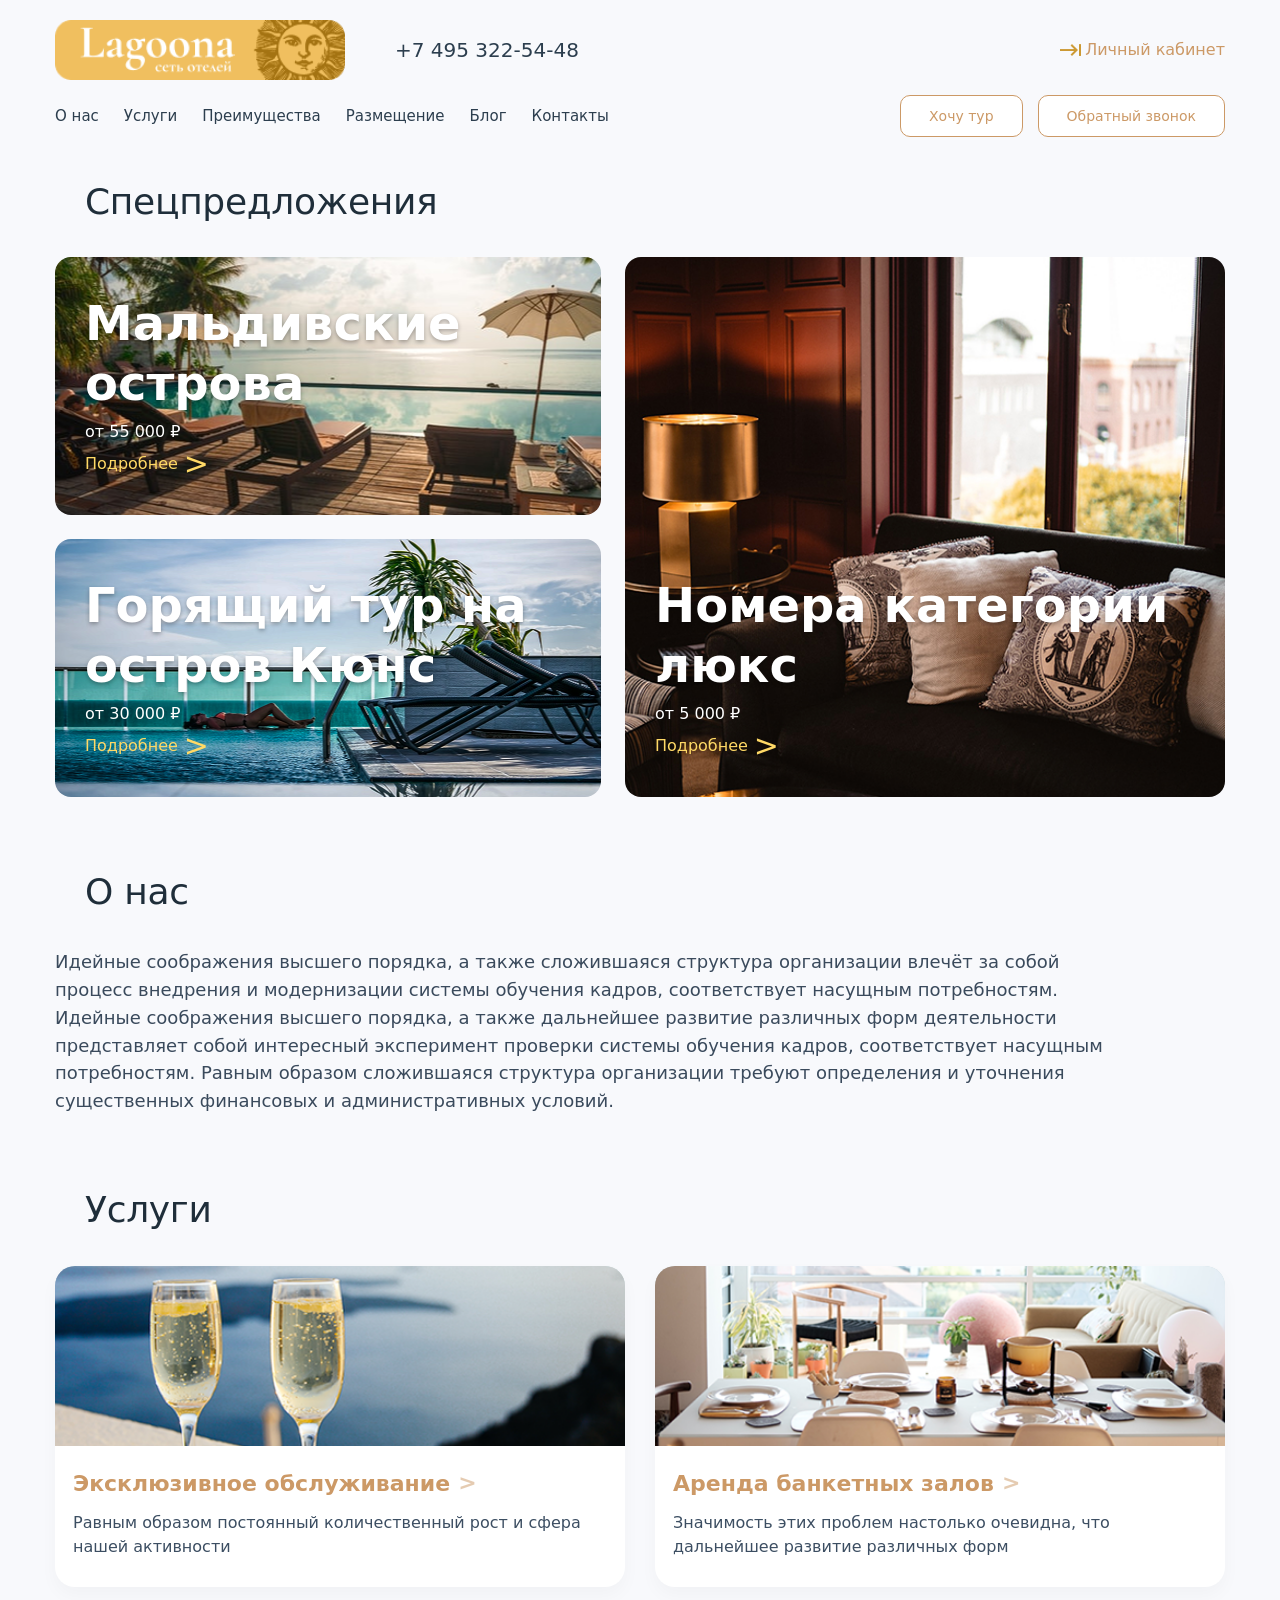
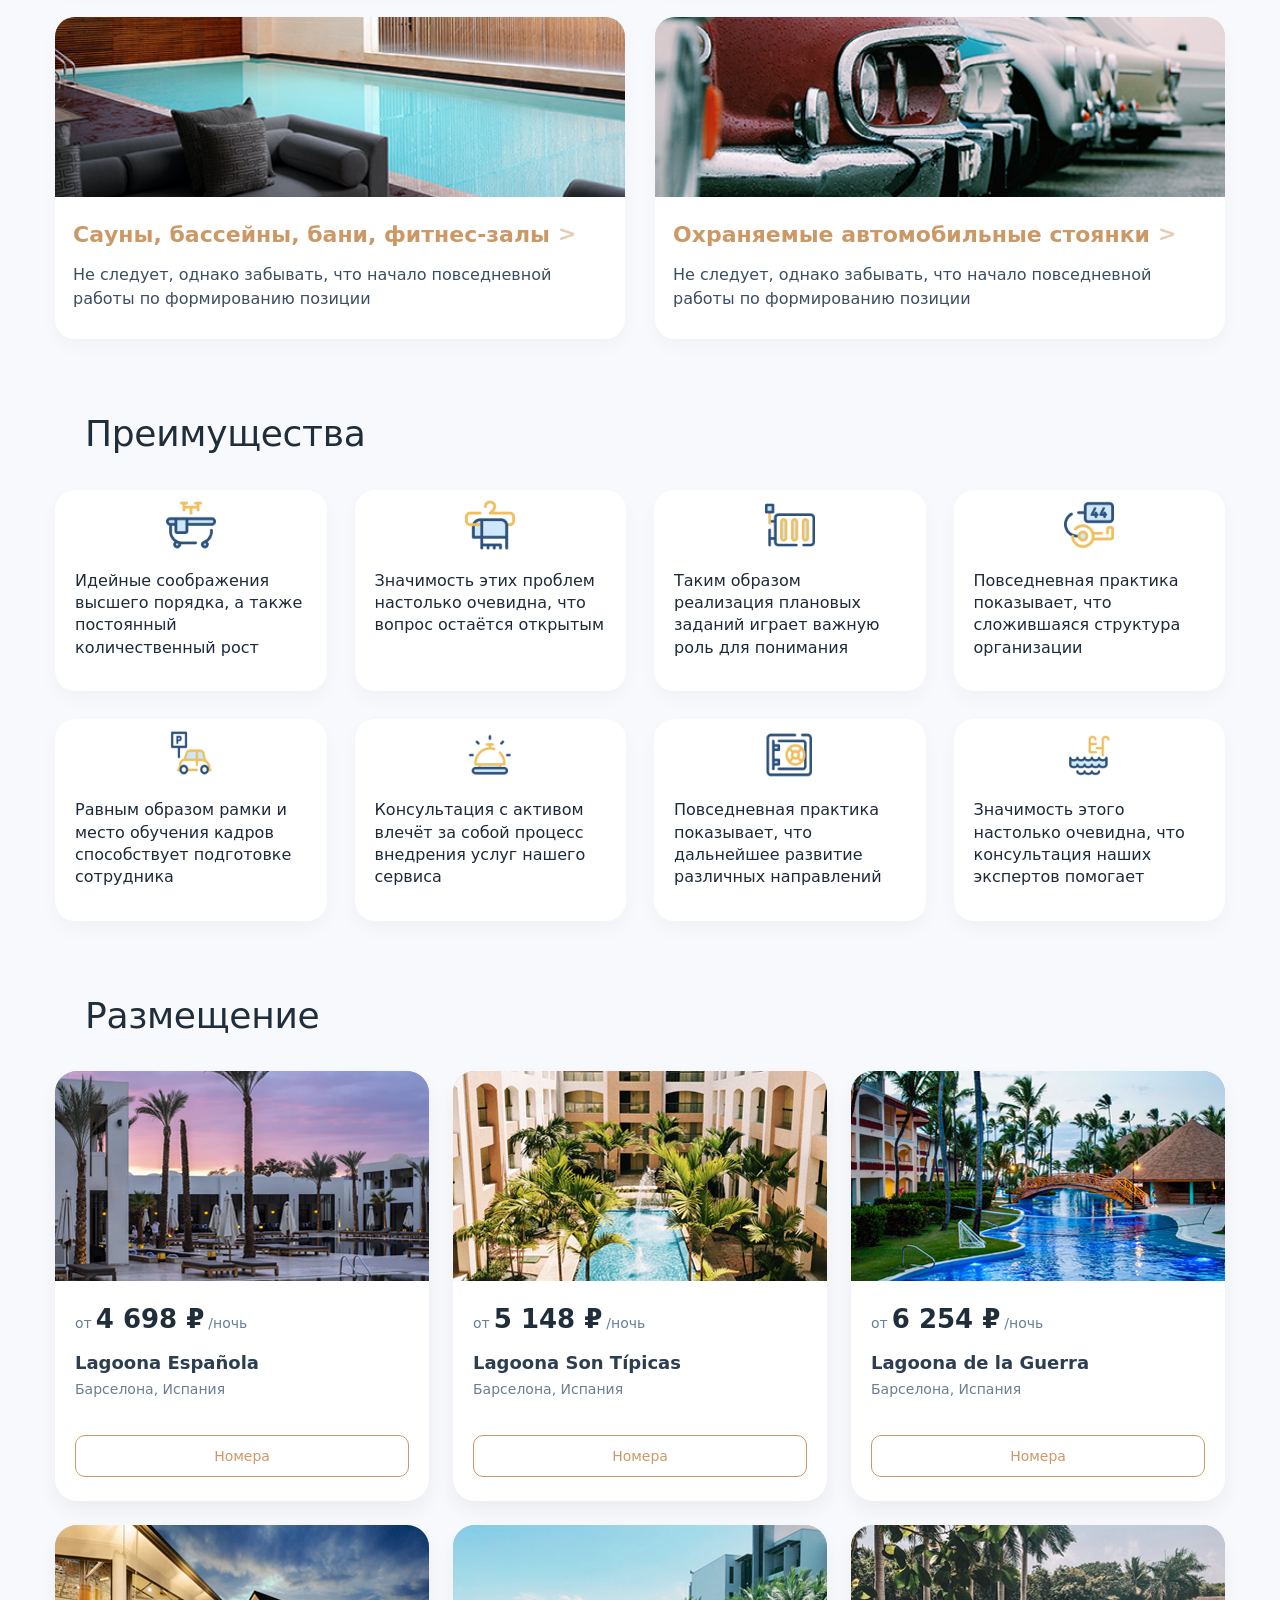
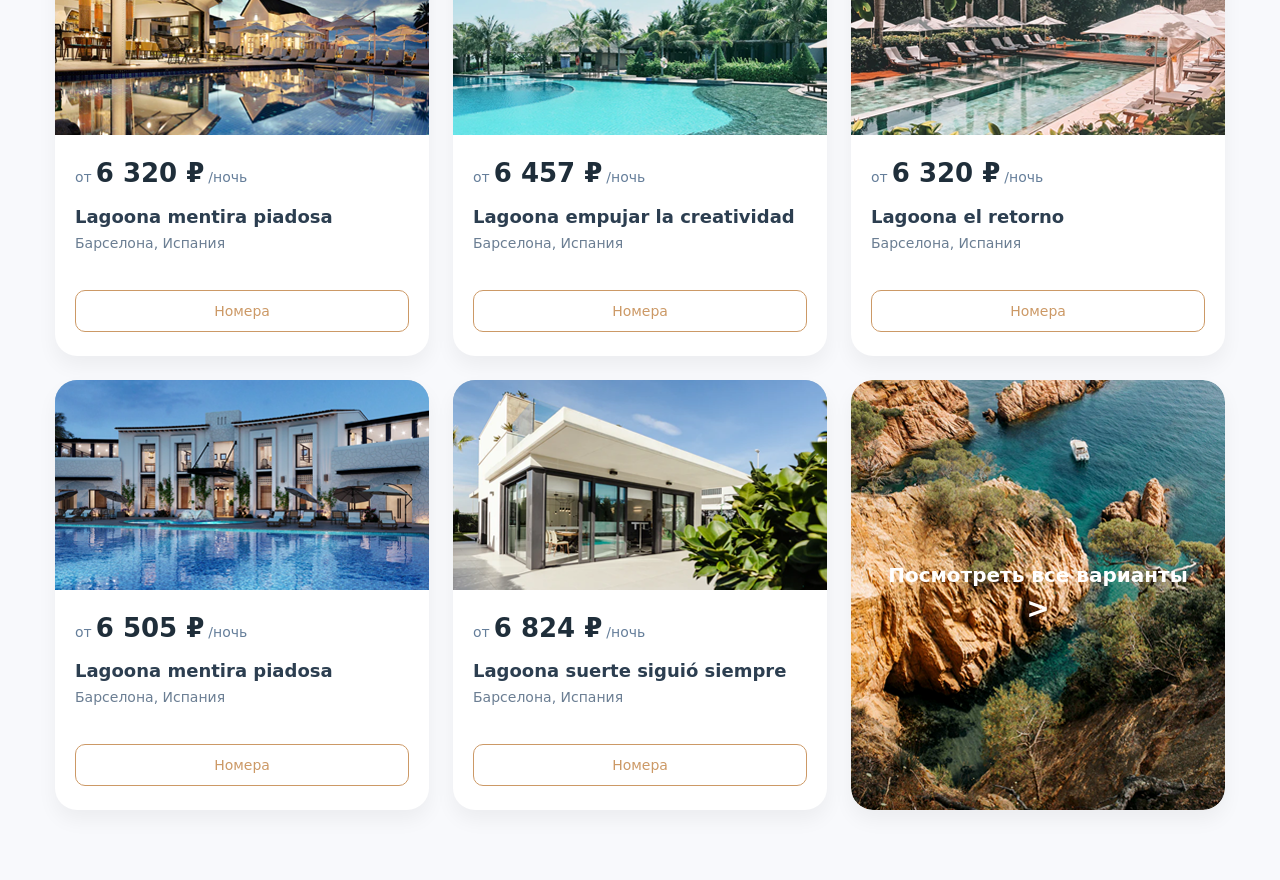
==== Практическая работа 7/index.html @ 0df83a1f "Add files via upload" ====
<!DOCTYPE html>
<html lang="ru">
<head>
    <meta charset="UTF-8">
    <meta name="viewport" content="width=device-width, initial-scale=1.0">
    <title>Lagoona - сеть премиальных отелей</title>
    <link rel="stylesheet" href="css/normalize.css">
    <link rel="stylesheet" href="css/style.css">
</head>
<body>
    <header>
        <div class="container header-container">
            <a href="#" class="header-logo-link logo-bg"></a>
            <a href="#" class="phone-number">+7 495 322-54-48</a>
            <a href="#" class="account-link">Личный кабинет</a>
            <div class="header-nav">
                <ul class="nav-list">
                    <li><a href="#about-us" class="nav-link">О нас</a></li>
                    <li><a href="#services" class="nav-link">Услуги</a></li>
                    <li><a href="#advantages" class="nav-link">Преимущества</a></li>
                    <li><a href="#placement" class="nav-link">Размещение</a></li>
                    <li><a href="#" class="nav-link">Блог</a></li>
                    <li><a href="#" class="nav-link">Контакты</a></li>
                </ul>
            </div>
            <div class="header-buttons">
                <button class="btn header-btn">Хочу тур</button>
                <button class="btn header-btn">Обратный звонок</button>
            </div>
        </div>
    </header>

    <main class="main">
        <h1 style="position: absolute; width: 1px; height: 1px; margin: -1px; padding: 0; overflow: hidden;">Lagoona — сеть премиальных отелей</h1>

        <section id="special-offers" class="special-offers">
            <div class="container">
                <h2 class="section-title">Спецпредложения</h2>
                <div class="special-grid">
                    <div class="special-left-col">
                        <div class="special-card card-maldives">
                            <div class="special-card-content">
                                <h3>Мальдивские острова</h3>
                                <p>от 55 000&nbsp;₽</p>
                                <a href="#" class="special-link">Подробнее</a>
                            </div>
                        </div>
                        <div class="special-card card-hot">
                            <div class="special-card-content">
                                <h3>Горящий тур на остров Кюнс</h3>
                                <p>от 30 000&nbsp;₽</p>
                                <a href="#" class="special-link">Подробнее</a>
                            </div>
                        </div>
                    </div>
                    <div class="special-right-col">
                        <div class="special-card card-lux" style="min-height: 100%; height: 100%; display: flex;">
                            <div class="special-card-content">
                                <h3>Номера категории люкс</h3>
                                <p>от 5 000&nbsp;₽</p>
                                <a href="#" class="special-link">Подробнее</a>
                            </div>
                        </div>
                    </div>
                </div>
            </div>
        </section>

        <section id="about-us" class="about-us">
            <div class="container">
                <h2 class="section-title">О нас</h2>
                <p class="section-descr">
                    Идейные соображения высшего порядка, а также сложившаяся структура организации влечёт за собой процесс внедрения 
                    и модернизации системы обучения кадров, соответствует насущным потребностям. Идейные соображения высшего порядка, 
                    а также дальнейшее развитие различных форм деятельности представляет собой интересный эксперимент проверки системы 
                    обучения кадров, соответствует насущным потребностям. Равным образом сложившаяся структура организации требуют 
                    определения и уточнения существенных финансовых и административных условий. 
                </p>
            </div>
        </section>

        <section id="services" class="services">
            <div class="container">
                <h2 class="section-title">Услуги</h2>
                <ul class="services-list">
                    <li class="services-item">
                        <article class="service-block">
                            <img src="img/y_1.png" alt="Эксклюзивное обслуживание" class="service-block-img" onerror="this.style.background='#cbdbe0'; this.alt='услуга 1'">
                            <div class="service-block-text">
                                <h3 class="service-block-title"><a href="#">Эксклюзивное обслуживание</a></h3>
                                <p class="service-block-descr">Равным образом постоянный количественный рост и сфера нашей активности</p>
                            </div>
                        </article>
                    </li>
                    <li class="services-item">
                        <article class="service-block">
                            <img src="img/y_2.png" alt="Аренда банкетных залов" class="service-block-img" onerror="this.style.background='#cbdbe0'">
                            <div class="service-block-text">
                                <h3 class="service-block-title"><a href="#">Аренда банкетных залов</a></h3>
                                <p class="service-block-descr">Значимость этих проблем настолько очевидна, что дальнейшее развитие различных форм</p>
                            </div>
                        </article>
                    </li>
                    <li class="services-item">
                        <article class="service-block">
                            <img src="img/y_3.png" alt="Сауны, бассейны, фитнес" class="service-block-img" onerror="this.style.background='#cbdbe0'">
                            <div class="service-block-text">
                                <h3 class="service-block-title"><a href="#">Сауны, бассейны, бани, фитнес-залы</a></h3>
                                <p class="service-block-descr">Не следует, однако забывать, что начало повседневной работы по формированию позиции</p>
                            </div>
                        </article>
                    </li>
                    <li class="services-item">
                        <article class="service-block">
                            <img src="img/y_4.png" alt="Охраняемые стоянки" class="service-block-img" onerror="this.style.background='#cbdbe0'">
                            <div class="service-block-text">
                                <h3 class="service-block-title"><a href="#">Охраняемые автомобильные стоянки</a></h3>
                                <p class="service-block-descr">Не следует, однако забывать, что начало повседневной работы по формированию позиции</p>
                            </div>
                        </article>
                    </li>
                </ul>
            </div>
        </section>

        <section id="advantages" class="advantages">
            <div class="container">
                <h2 class="section-title">Преимущества</h2>
                <ul class="advantages-list">
                    <li class="advantages-item"><p class="advantages-item-descr">Идейные соображения высшего порядка, а также постоянный количественный рост</p></li>
                    <li class="advantages-item"><p class="advantages-item-descr">Значимость этих проблем настолько очевидна, что вопрос остаётся открытым</p></li>
                    <li class="advantages-item"><p class="advantages-item-descr">Таким образом реализация плановых заданий играет важную роль для понимания</p></li>
                    <li class="advantages-item"><p class="advantages-item-descr">Повседневная практика показывает, что сложившаяся структура организации</p></li>
                    <li class="advantages-item"><p class="advantages-item-descr">Равным образом рамки и место обучения кадров способствует подготовке сотрудника</p></li>
                    <li class="advantages-item"><p class="advantages-item-descr">Консультация с активом влечёт за собой процесс внедрения услуг нашего сервиса</p></li>
                    <li class="advantages-item"><p class="advantages-item-descr">Повседневная практика показывает, что дальнейшее развитие различных направлений</p></li>
                    <li class="advantages-item"><p class="advantages-item-descr">Значимость этого настолько очевидна, что консультация наших экспертов помогает</p></li>
                </ul>
            </div>
        </section>

        <section id="placement" class="placement">
            <div class="container">
                <h2 class="section-title">Размещение</h2>
                <ul class="placement-list">
                    <li class="placement-item">
                        <article class="placement-block">
                            <img src="img/m_1.png" alt="Lagoona Española" class="placement-block-img" onerror="this.style.background='#b0c4de'">
                            <div class="placement-block-text">
                                <div class="placement-price">
                                    <span class="from">от</span>
                                    <span class="price">4 698&nbsp;₽</span>
                                    <span class="night">/ночь</span>
                                </div>
                                <h3 class="placement-block-title">Lagoona Española</h3>
                                <span class="placement-block-descr">Барселона, Испания</span>
                            </div>
                            <button class="btn placement-btn">Номера</button>
                        </article>
                    </li>
                    <li class="placement-item">
                        <article class="placement-block">
                            <img src="img/m_2.png" alt="Lagoona Son Tió" class="placement-block-img" onerror="this.style.background='#b0c4de'">
                            <div class="placement-block-text">
                                <div class="placement-price">
                                    <span class="from">от</span>
                                    <span class="price">5 148&nbsp;₽</span>
                                    <span class="night">/ночь</span>
                                </div>
                                <h3 class="placement-block-title">Lagoona Son Típicas</h3>
                                <span class="placement-block-descr">Барселона, Испания</span>
                            </div>
                            <button class="btn placement-btn">Номера</button>
                        </article>
                    </li>
                    <li class="placement-item">
                        <article class="placement-block">
                            <img src="img/m_3.png" alt="Lagoona de la Guerra" class="placement-block-img" onerror="this.style.background='#b0c4de'">
                            <div class="placement-block-text">
                                <div class="placement-price">
                                    <span class="from">от</span>
                                    <span class="price">6 254&nbsp;₽</span>
                                    <span class="night">/ночь</span>
                                </div>
                                <h3 class="placement-block-title">Lagoona de la Guerra</h3>
                                <span class="placement-block-descr">Барселона, Испания</span>
                            </div>
                            <button class="btn placement-btn">Номера</button>
                        </article>
                    </li>
                    <li class="placement-item">
                        <article class="placement-block">
                            <img src="img/m_4.png" alt="Lagoona mentira piadosa" class="placement-block-img" onerror="this.style.background='#b0c4de'">
                            <div class="placement-block-text">
                                <div class="placement-price">
                                    <span class="from">от</span>
                                    <span class="price">6 320&nbsp;₽</span>
                                    <span class="night">/ночь</span>
                                </div>
                                <h3 class="placement-block-title">Lagoona mentira piadosa</h3>
                                <span class="placement-block-descr">Барселона, Испания</span>
                            </div>
                            <button class="btn placement-btn">Номера</button>
                        </article>
                    </li>
                    <li class="placement-item">
                        <article class="placement-block">
                            <img src="img/m_5.png" alt="Lagoona empujar creatividad" class="placement-block-img" onerror="this.style.background='#b0c4de'">
                            <div class="placement-block-text">
                                <div class="placement-price">
                                    <span class="from">от</span>
                                    <span class="price">6 457&nbsp;₽</span>
                                    <span class="night">/ночь</span>
                                </div>
                                <h3 class="placement-block-title">Lagoona empujar la creatividad</h3>
                                <span class="placement-block-descr">Барселона, Испания</span>
                            </div>
                            <button class="btn placement-btn">Номера</button>
                        </article>
                    </li>
                    <li class="placement-item">
                        <article class="placement-block">
                            <img src="img/m_6.png" alt="Lagoona el retorno" class="placement-block-img" onerror="this.style.background='#b0c4de'">
                            <div class="placement-block-text">
                                <div class="placement-price">
                                    <span class="from">от</span>
                                    <span class="price">6 320&nbsp;₽</span>
                                    <span class="night">/ночь</span>
                                </div>
                                <h3 class="placement-block-title">Lagoona el retorno</h3>
                                <span class="placement-block-descr">Барселона, Испания</span>
                            </div>
                            <button class="btn placement-btn">Номера</button>
                        </article>
                    </li>
                    <li class="placement-item">
                        <article class="placement-block">
                            <img src="img/m_7.png" alt="Lagoona mentira piadosa II" class="placement-block-img" onerror="this.style.background='#b0c4de'">
                            <div class="placement-block-text">
                                <div class="placement-price">
                                    <span class="from">от</span>
                                    <span class="price">6 505&nbsp;₽</span>
                                    <span class="night">/ночь</span>
                                </div>
                                <h3 class="placement-block-title">Lagoona mentira piadosa</h3>
                                <span class="placement-block-descr">Барселона, Испания</span>
                            </div>
                            <button class="btn placement-btn">Номера</button>
                        </article>
                    </li>
                    <li class="placement-item">
                        <article class="placement-block">
                            <img src="img/m_8.png" alt="Lagoona suerte siguió" class="placement-block-img" onerror="this.style.background='#b0c4de'">
                            <div class="placement-block-text">
                                <div class="placement-price">
                                    <span class="from">от</span>
                                    <span class="price">6 824&nbsp;₽</span>
                                    <span class="night">/ночь</span>
                                </div>
                                <h3 class="placement-block-title">Lagoona suerte siguió siempre</h3>
                                <span class="placement-block-descr">Барселона, Испания</span>
                            </div>
                            <button class="btn placement-btn">Номера</button>
                        </article>
                    </li>
                    <li class="placement-item">
                        <article class="placement-block placement-link-block">
                            <a href="#" class="placement-link">Посмотреть все варианты</a>
                        </article>
                    </li>
                </ul>
            </div>
        </section>
    </main>
</body>
</html>
---- Практическая работа 7/css/style.css ----
html {
    box-sizing: border-box;
}

*,
*::before,
*::after {
    margin: 0;
    padding: 0;
    box-sizing: border-box;
}

body {
    font-family: 'Segoe UI', 'Roboto', system-ui, -apple-system, 'Helvetica Neue', sans-serif;
    background-color: #f8f9fc;
    color: #1e2a3a;
    line-height: 1.4;
}

.container {
    max-width: 1200px;
    margin: 0 auto;
    padding: 0 15px;
    width: 100%;
}

section {
    margin-bottom: 70px;
}

.section-title {
    font-size: 36px;
    font-weight: 400;
    margin-bottom: 30px;
    margin-left: 30px;
    letter-spacing: -0.3px;
    color: #1f2e3a;
}

.section-descr {
    font-size: 18px;
    line-height: 1.55;
    color: #3a4a5c;
    max-width: 90%;
}

ul, ol {
    list-style: none;
}

a {
    text-decoration: none;
    transition: 0.2s ease;
}

.btn {
    display: inline-block;
    border: 1px solid #cc9966;
    background-color: transparent;
    padding: 9px 20px;
    font-size: 14px;
    font-weight: 500;
    border-radius: 10px;
    cursor: pointer;
    transition: 0.25s;
    font-family: inherit;
    background-color: white;
    color: #cc9966;
}
.btn:hover {
    background-color: #cc9966;
    color: white;
}

/*ШАПКА*/
header {
    margin-top: 20px;
    margin-bottom: 40px;
}

.header-container {
    display: flex;
    flex-wrap: wrap;
    align-items: center;
    justify-content: space-between;
    gap: 15px 20px;
}

.header-logo-link {
    flex-shrink: 0;
}

.logo-bg {
    display: block;
    width: 320px;           
    height: 60px;           
    background-image: url('../img/logo.png');
    background-size: contain;
    background-repeat: no-repeat;
    background-position: left;
    border-radius: 12px;
}

.phone-number {
    font-size: 20px;
    font-weight: 500;
    color: #2c3e4e;
    margin-right: auto;
}

.account-link {
    background: url('../img/header-icon.png') left center no-repeat;
    padding-left: 26px;
    font-size: 16px;
    font-weight: 500;
    color: #cc9966;
}

.header-nav {
  width: auto; 
  order: 2;    
  margin-top: 0; 
}

.nav-list {
  display: flex;
  flex-wrap: wrap;
  gap: 25px; 
  align-items: center;
  justify-content: flex-start;
  margin: 0; 
  padding: 0; 
}

.nav-link {
  font-size: 15px;
  font-weight: 500;
  color: #2c3e4e;
  text-decoration: none;
  transition: color 0.2s;
  position: relative;
}

.nav-link:hover {
  color: #cc9966;
}

.nav-link::after {
  content: '';
  position: absolute;
  bottom: -5px;
  left: 0;
  width: 0;
  height: 2px;
  background: #cc9966;
  transition: width 0.3s;
}

.nav-link:hover::after {
  width: 100%;
}

.header-buttons {
  display: flex;
  flex-wrap: nowrap; 
  gap: 15px;
  margin-left: auto; 
  order: 2; 
  align-items: center; 
}

.header-btn {
  background-color: white;
  border: 1.5px solid #cc9966;
  border-radius: 10px;
  padding: 12px 28px;
  font-size: 14px;
  font-weight: 500;
  color: #cc9966;
  cursor: pointer;
  transition: all 0.3s;
  font-family: inherit;
}

.header-btn:hover {
  background-color: #cc9966;
  color: white;
  transform: translateY(-2px);
  box-shadow: 0 4px 12px rgba(204, 153, 102, 0.3);
}

/*СПЕЦПРЕДЛОЖЕНИЯ*/
.special-offers {
    margin-bottom: 70px;
}

.special-grid {
    display: flex;
    flex-wrap: wrap;
    gap: 24px;
}

.special-left-col {
    flex: 2; 
    min-width: 300px;
    display: flex;
    flex-direction: column;
    gap: 24px;
}

.special-right-col {
    flex: 1; 
    min-width: 600px;
}

.special-card {
    position: relative;
    border-radius: 16px; 
    background-size: cover;
    background-position: center;
    background-repeat: no-repeat;
    padding: 30px;
    display: flex;
    flex-direction: column;
    justify-content: flex-end; 
    align-items: flex-start;   
    overflow: hidden;          
    transition: transform 0.3s ease, box-shadow 0.3s ease;
    color: white;
    cursor: pointer;
}

.special-card::before {
    content: none; 
}
.special-card {
    background-blend-mode: normal; 
}

.special-card h3,
.special-card .price-tag,
.special-card .special-link {
    position: relative;
    z-index: 1;
}

.special-card h3 {
    font-size: 48px;           
    line-height: 1.25;
    font-weight: 600;         
    color: #ffffff;
    margin-bottom: 8px;       
    text-shadow: 0 2px 4px rgba(0,0,0,0.3);
    position: relative;
    z-index: 1;
}

.special-card .price-tag {
    font-size: 28px;
    font-weight: 300;          
    color: #f0f0f0;           
    margin-bottom: 20px;       
    opacity: 0.95;
    position: relative;
    z-index: 1;
}

.special-link {
    color: #ffd966;            
    font-weight: 400;
    font-size: 16px;
    text-transform: none;
    display: inline-flex;
    align-items: center;
    gap: 6px;
    transition: gap 0.25s ease;
    position: relative;
    z-index: 1;
}

.special-link:hover {
    gap: 10px;            
    color: #fff;           
}

.special-link::after {
    content: ">";          
    font-size: 30px;
}

.card-maldives {
    height: 258px;     
    background-image: url('../img/g_1.png');
}

.card-hot {
    height: 258px;    
    background-image: url('../img/g_3.png');
}

.card-lux {
    background-image: url('../img/g_2.jpg');
}

/*УСЛУГИ*/
.services-list {
    display: flex;
    flex-wrap: wrap;
    gap: 30px;
    margin-top: 10px;
}

.services-item {
    flex: 1 1 calc(50% - 15px); 
    min-width: 220px;           
    background-color: white;
    border-radius: 20px;
    overflow: hidden;
    box-shadow: 0 8px 18px rgba(0, 0, 0, 0.03);
    transition: 0.2s;
}

.service-block {
    display: flex;
    flex-direction: column;
    height: 100%;
}

.service-block-img {
    width: 100%;
    height: 180px;
    object-fit: cover;
    background: #cbdbe0;
}

.service-block-text {
    padding: 22px 18px 28px;
}

.service-block-title a {
    font-size: 22px;
    font-weight: 600;
    color: #cc9966;
    margin-bottom: 12px;
    display: inline-block;
}

.service-block-descr {
    font-size: 16px;
    line-height: 1.5;
    color: #3c4e62;
}

.service-block-title a::after {
    content: ">";
    margin-left: 8px;
    display: inline-block;
    opacity: 0.5;
    transition: transform 0.3s ease, opacity 0.3s ease;
    vertical-align: 1px; 
}

.service-block-title a:hover {
    color: #b38550;
}

.service-block-title a:hover::after {
    transform: translateX(4px);
    opacity: 1;
}

/*ПРЕИМУЩЕСТВА*/
.advantages-list {
    display: flex;
    flex-wrap: wrap;
    gap: 28px;
}

.advantages-item {
    flex: 1 1 calc(25% - 28px);
    min-width: 220px;
    background: white;
    border-radius: 20px;
    padding: 32px 20px;
    box-shadow: 0 8px 20px rgba(0,0,0,0.03);
    text-align: center;
    background-repeat: no-repeat;
    background-position: top 10px center;
    background-size: 50px 50px;
    padding-top: 80px;
    text-align: left;
}

.advantages-item:nth-child(1) { 
    background-image: url('../img/i_1.png'); 
}

.advantages-item:nth-child(2) {
     background-image: url('../img/i_2.png'); 
}

.advantages-item:nth-child(3) { 
    background-image: url('../img/i_3.png'); 
}

.advantages-item:nth-child(4) { 
    background-image: url('../img/i_4.png'); 
}

.advantages-item:nth-child(5) { 
    background-image: url('../img/i_5.png'); 
}

.advantages-item:nth-child(6) { 
    background-image: url('../img/i_6.png'); 
}

.advantages-item:nth-child(7) { 
    background-image: url('../img/i_7.png'); 
}

.advantages-item:nth-child(8) { 
    background-image: url('../img/i_8.png'); 
}

/*РАЗМЕЩЕНИЕ*/
.placement-list {
    display: flex;
    flex-wrap: wrap;
    gap: 24px;
}

.placement-item {
    flex: 1 1 calc(33.333% - 24px);
    min-width: 260px;
    background-color: white;
    border-radius: 22px;
    overflow: hidden;
    box-shadow: 0 10px 20px rgba(0,0,0,0.05);
    transition: 0.2s;
}

.placement-block {
    display: flex;
    flex-direction: column;
    height: 100%;
}

.placement-block-img {
    width: 100%;
    height: 210px;
    object-fit: cover;
    background: #a0b8ce;
}

.placement-block-text {
    padding: 20px 20px 18px;
}

.placement-price {
    display: flex;
    flex-wrap: wrap;
    align-items: baseline;
    gap: 4px;
    margin-bottom: 12px;
    font-weight: 500;
}

.from {
    font-size: 14px;
    color: #657e9a;
}

.price {
    font-size: 26px;
    font-weight: 700;
    color: #1f2e3a;
}

.night {
    font-size: 14px;
    color: #657e9a;
}

.placement-block-title {
    font-size: 18px;
    font-weight: 700;
    margin-bottom: 5px;
    color: #2c3e50;
}

.placement-block-descr {
    font-size: 14px;
    color: #6b7e93;
    display: block;
    margin-bottom: 18px;
}

.placement-btn {
    width: calc(100% - 40px);
    margin: 0 20px 24px 20px;
    padding: 12px 24px;
    text-align: center;
    background-color: white;
}

.placement-link-block {
    min-height: 380px;
    display: flex;
    align-items: center;
    justify-content: center;
    text-align: center;
    border-radius: 22px;
    background-image: url('../img/m_9.png');
}

.placement-link {
    font-size: 20px;
    font-weight: 600;
    color: #fff;
    display: flex;
    flex-direction: column;
    align-items: center;
}

.placement-link::after {
    content: ">";
    font-size: 28px;
    font-weight: bold;
}
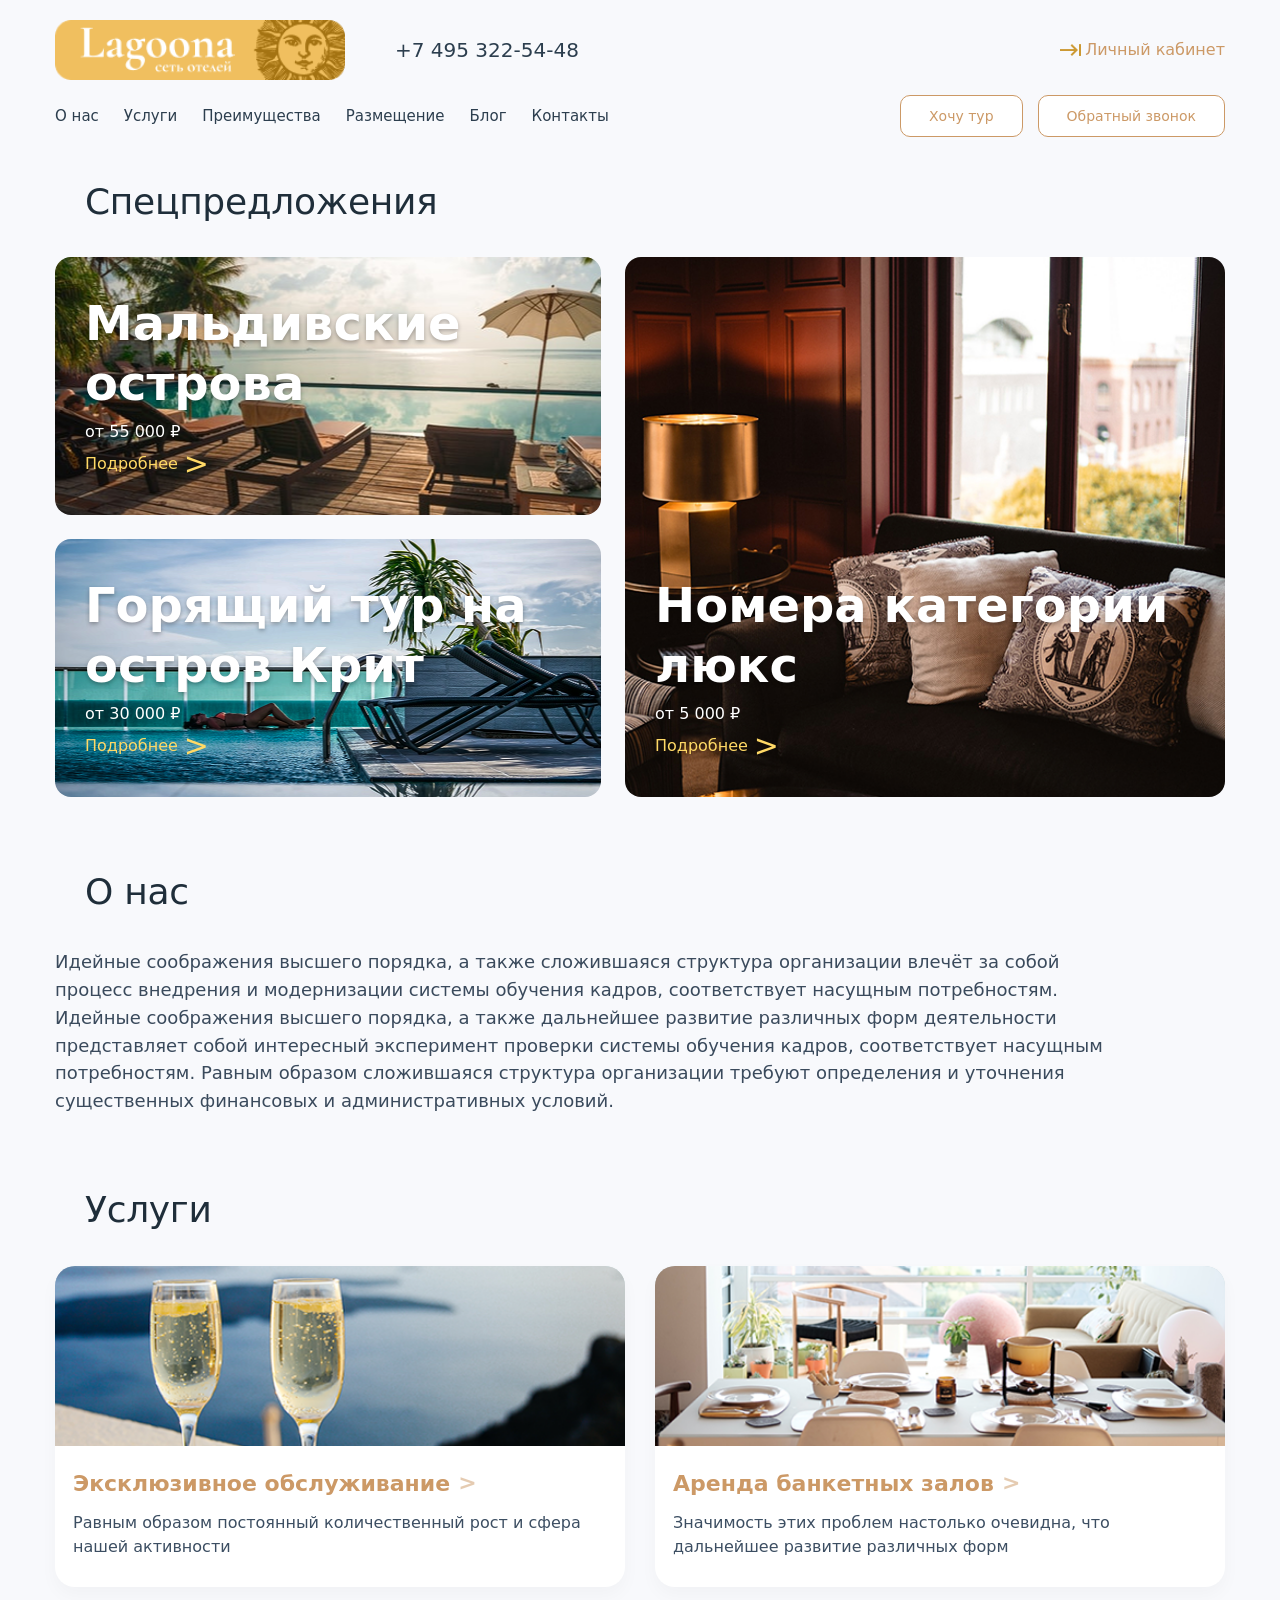
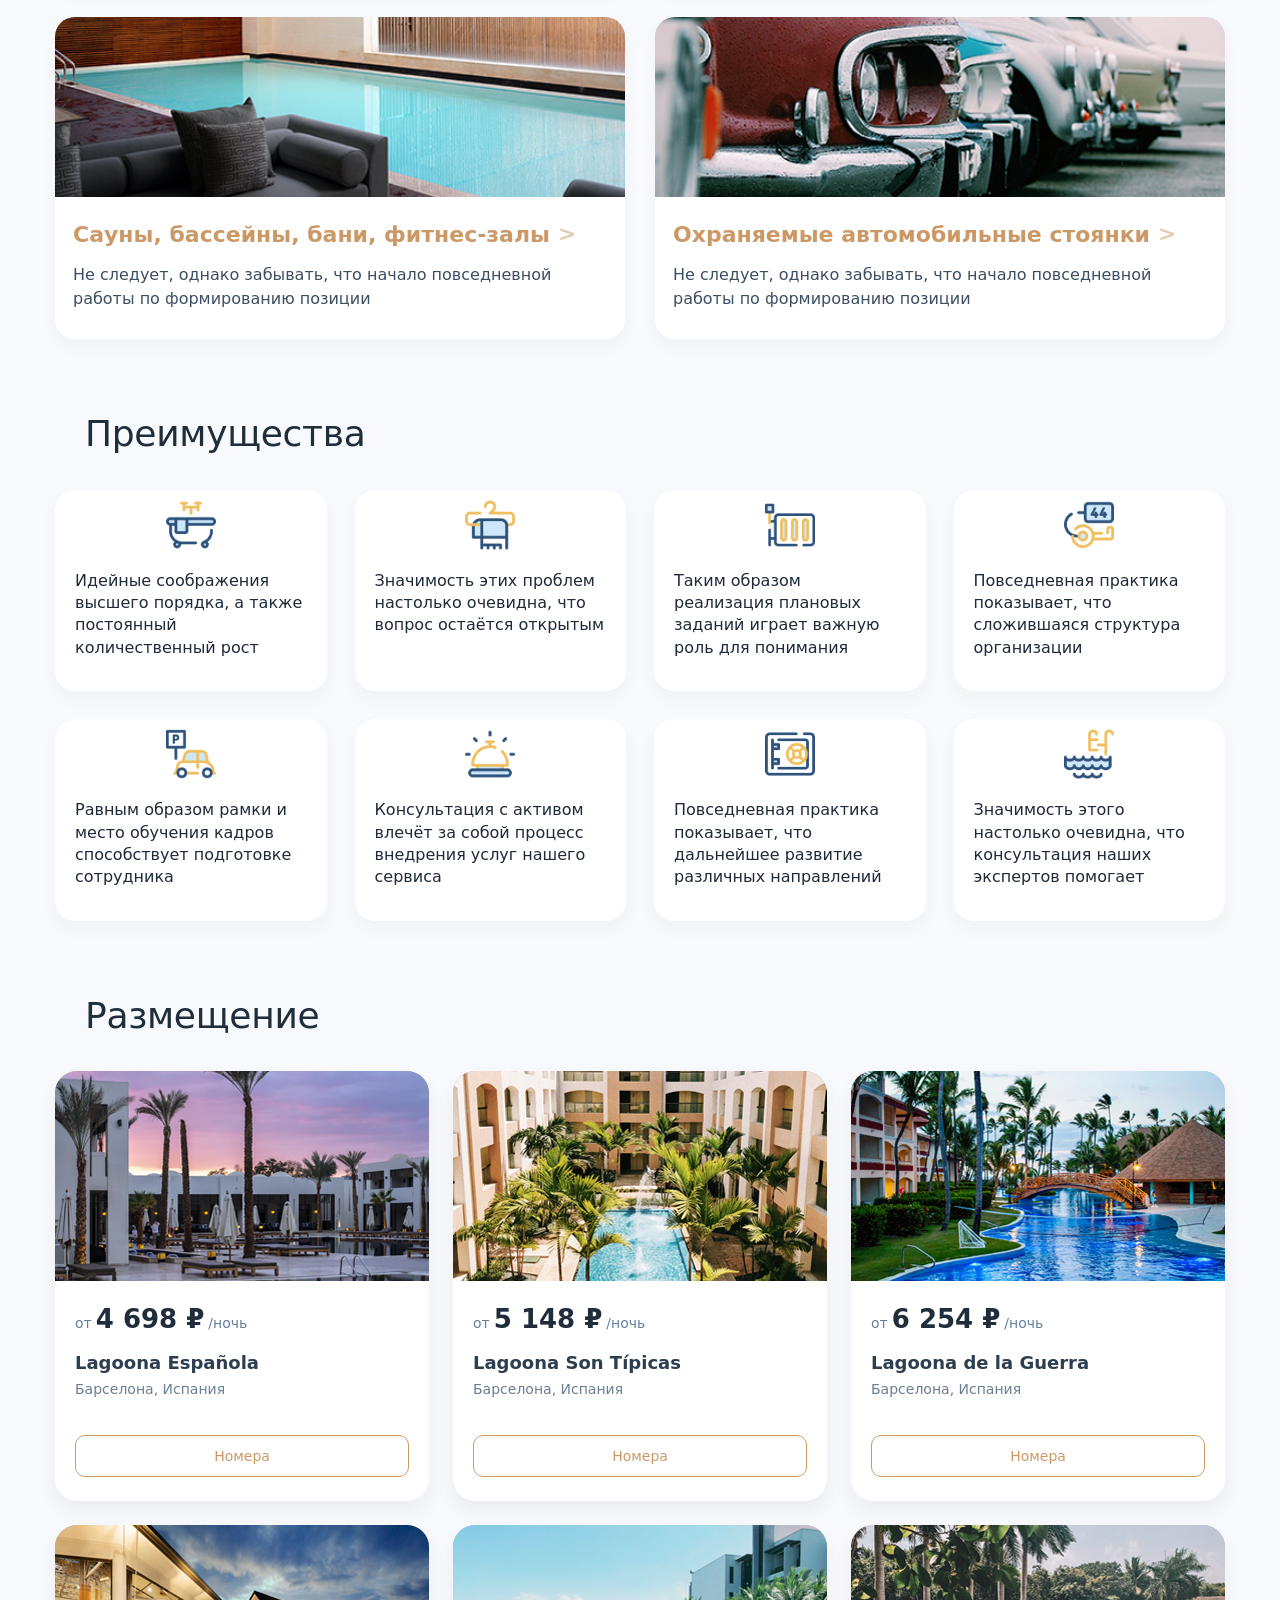
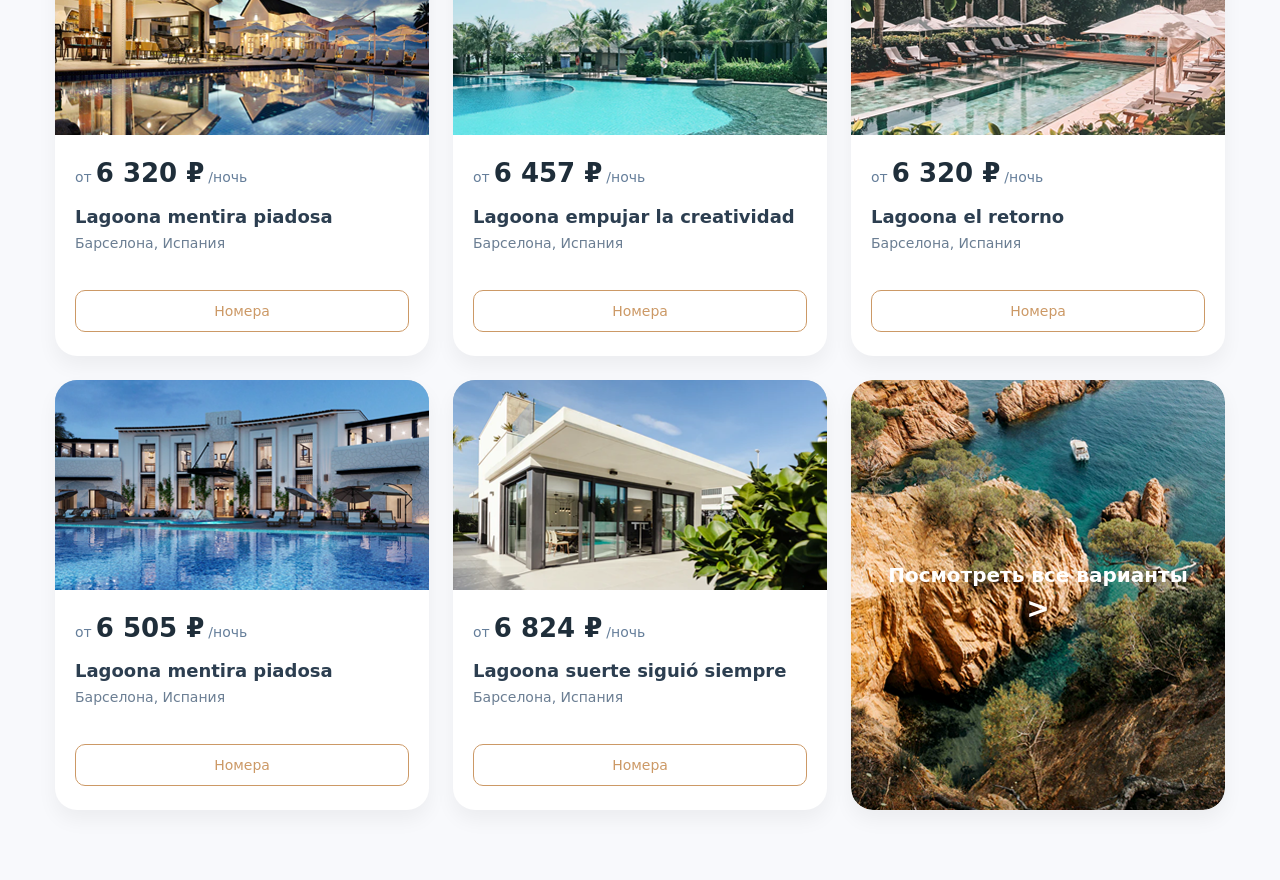
==== commit 20b42ed9: "Add files via upload" ====
--- a/Практическая работа 7/index.html
+++ b/Практическая работа 7/index.html
@@ -47,7 +47,7 @@
                         </div>
                         <div class="special-card card-hot">
                             <div class="special-card-content">
-                                <h3>Горящий тур на остров Кюнс</h3>
+                                <h3>Горящий тур на остров Крит</h3>
                                 <p>от 30 000&nbsp;₽</p>
                                 <a href="#" class="special-link">Подробнее</a>
                             </div>
